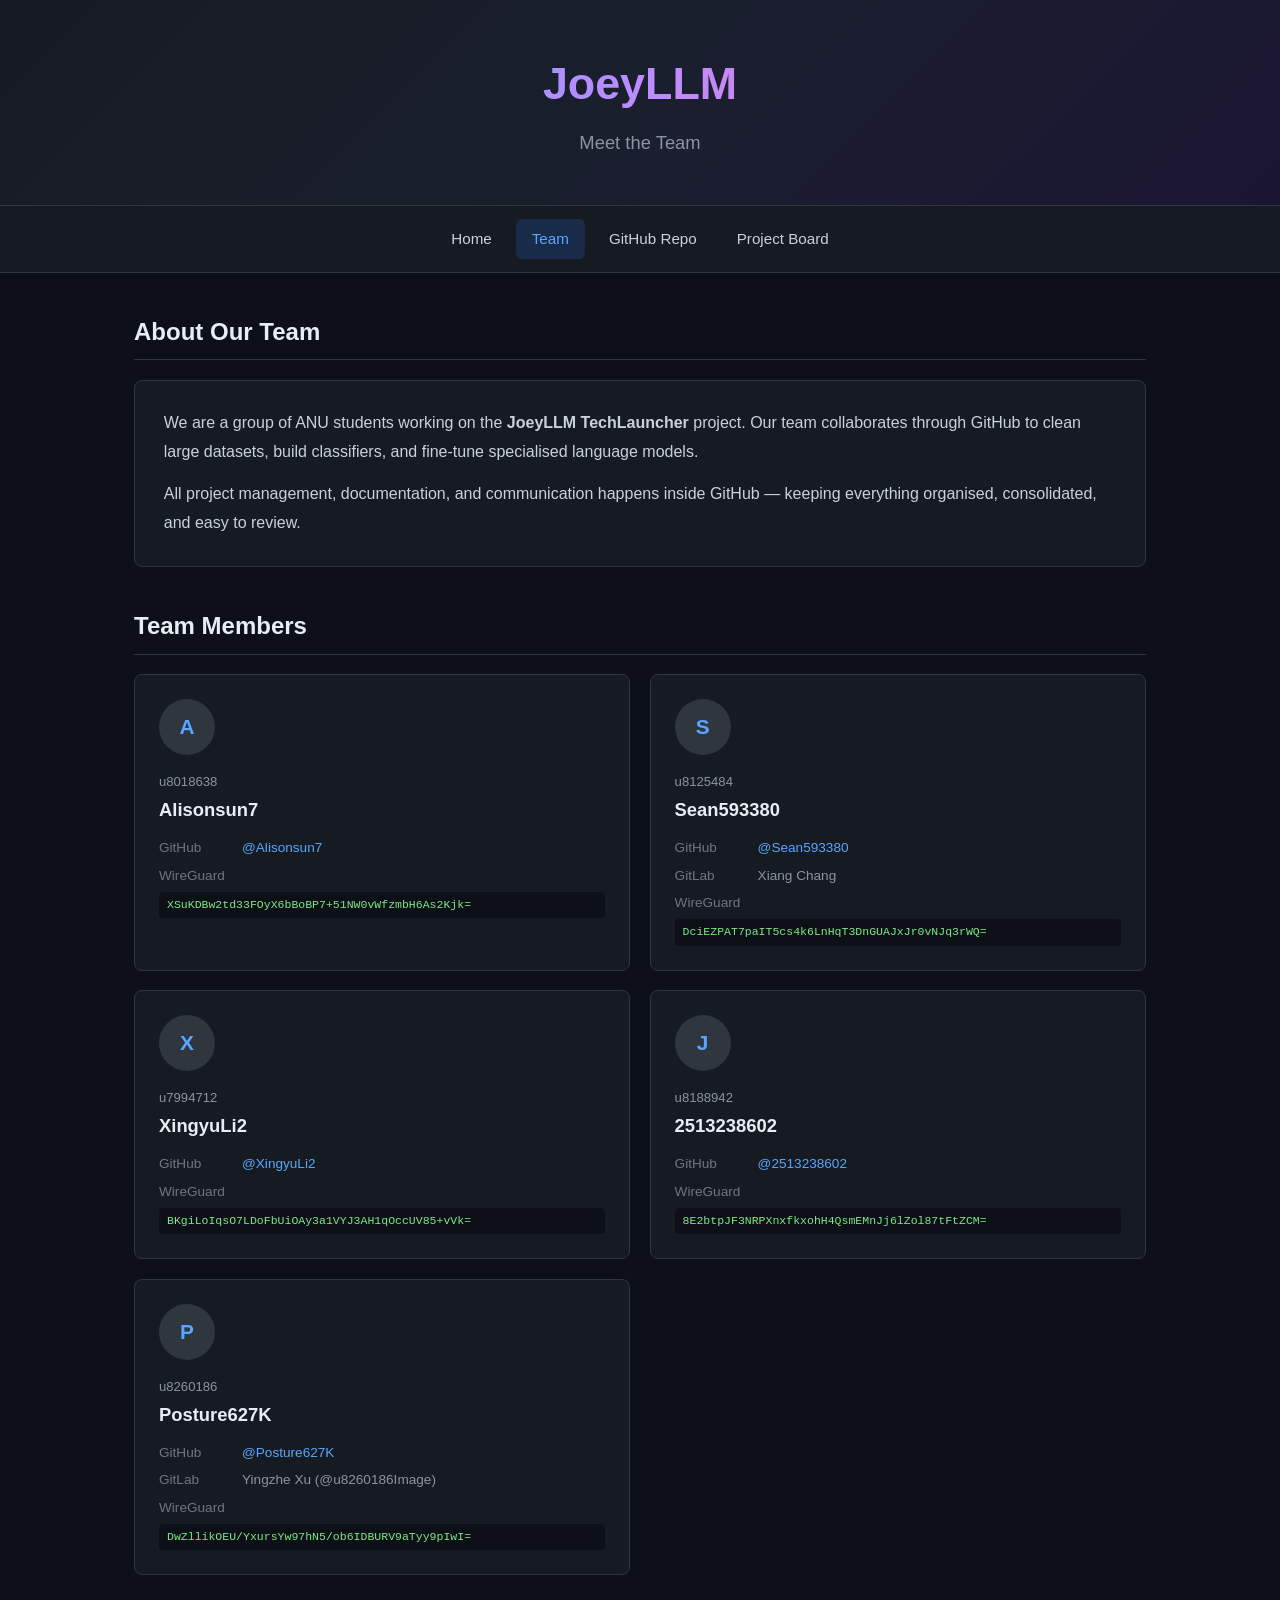
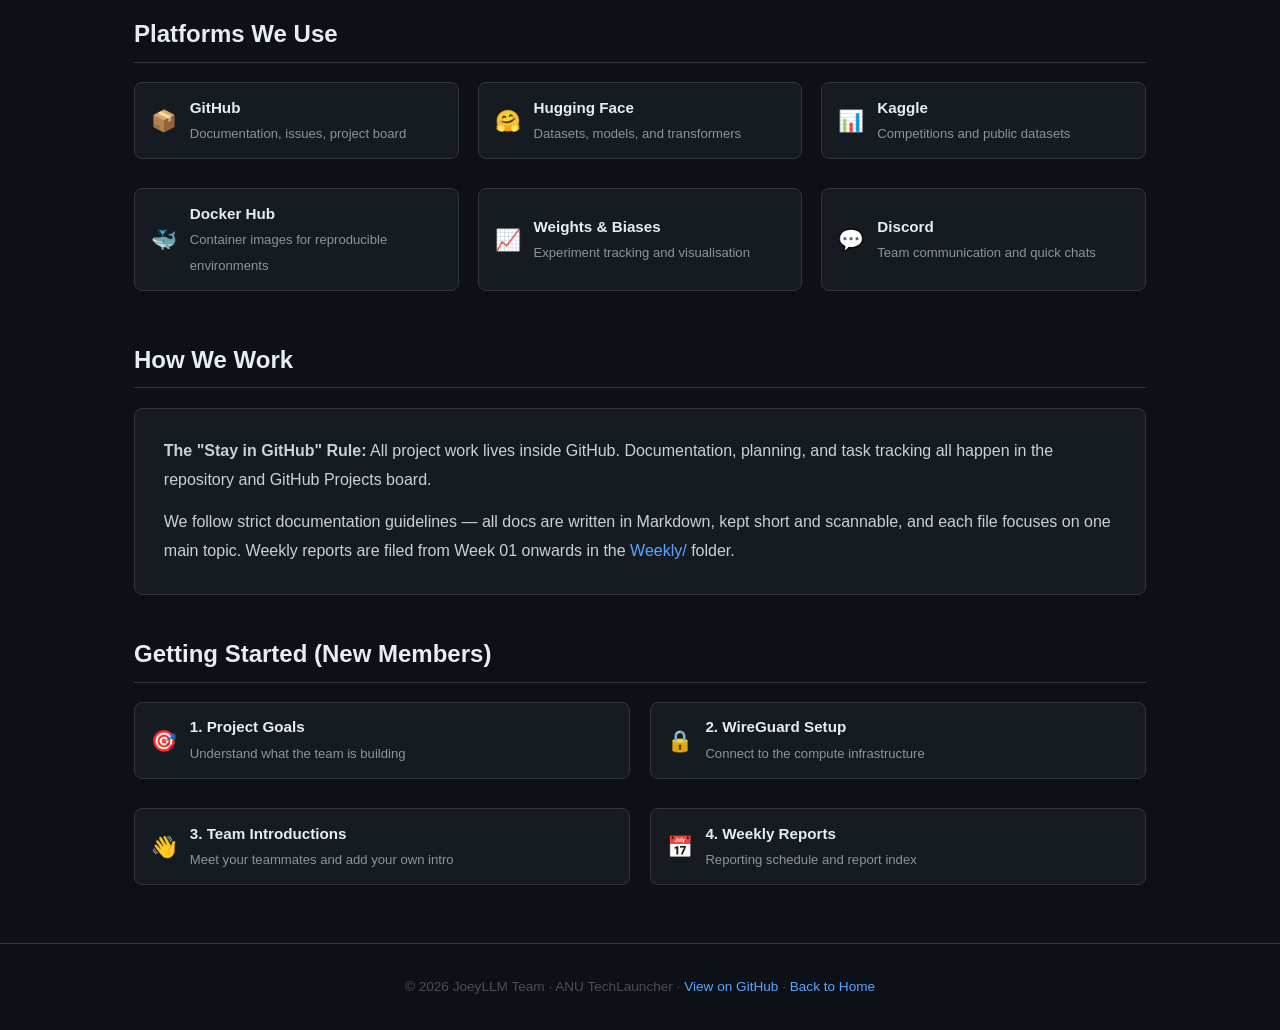
==== docs/about.html @ 870c1de7 "add website" ====
<!DOCTYPE html>
<html lang="en">
<head>
  <meta charset="UTF-8">
  <meta name="viewport" content="width=device-width, initial-scale=1.0">
  <title>Team - JoeyLLM</title>
  <link rel="stylesheet" href="style.css">
</head>
<body>

  <!-- Header -->
  <header>
    <h1>JoeyLLM</h1>
    <p class="subtitle">Meet the Team</p>
  </header>

  <!-- Navigation -->
  <nav>
    <a href="index.html">Home</a>
    <a href="about.html" class="active">Team</a>
    <a href="https://github.com/joeyllm/JoeyLLM-Team" target="_blank">GitHub Repo</a>
    <a href="https://github.com/orgs/joeyllm/projects" target="_blank">Project Board</a>
  </nav>

  <main>

    <!-- ===== Team Overview ===== -->
    <section>
      <h2 class="section-title">About Our Team</h2>
      <div class="overview">
        <p>
          We are a group of ANU students working on the <strong>JoeyLLM TechLauncher</strong> project.
          Our team collaborates through GitHub to clean large datasets, build classifiers, and fine-tune specialised language models.
        </p>
        <p>
          All project management, documentation, and communication happens inside GitHub &mdash; keeping everything organised, consolidated, and easy to review.
        </p>
      </div>
    </section>

    <!-- ===== Team Members (Full Detail) ===== -->
    <section>
      <h2 class="section-title">Team Members</h2>
      <div class="grid-2">

        <!-- Member 1: Alisonsun7 -->
        <div class="member-card">
          <div class="avatar">
            <img src="https://github.com/Alisonsun7.png?size=96" alt="Alisonsun7"
                 onerror="this.parentElement.textContent='A'">
          </div>
          <div class="uid">u8018638</div>
          <div class="name">Alisonsun7</div>
          <div class="info-row">
            <span class="label">GitHub</span>
            <a href="https://github.com/Alisonsun7" target="_blank">@Alisonsun7</a>
          </div>
          <div class="info-row">
            <span class="label">WireGuard</span>
          </div>
          <div class="wg-key">XSuKDBw2td33FOyX6bBoBP7+51NW0vWfzmbH6As2Kjk=</div>
        </div>

        <!-- Member 2: Sean593380 -->
        <div class="member-card">
          <div class="avatar">
            <img src="https://github.com/Sean593380.png?size=96" alt="Sean593380"
                 onerror="this.parentElement.textContent='S'">
          </div>
          <div class="uid">u8125484</div>
          <div class="name">Sean593380</div>
          <div class="info-row">
            <span class="label">GitHub</span>
            <a href="https://github.com/Sean593380" target="_blank">@Sean593380</a>
          </div>
          <div class="info-row">
            <span class="label">GitLab</span>
            <span>Xiang Chang</span>
          </div>
          <div class="info-row">
            <span class="label">WireGuard</span>
          </div>
          <div class="wg-key">DciEZPAT7paIT5cs4k6LnHqT3DnGUAJxJr0vNJq3rWQ=</div>
        </div>

        <!-- Member 3: XingyuLi2 -->
        <div class="member-card">
          <div class="avatar">
            <img src="https://github.com/XingyuLi2.png?size=96" alt="XingyuLi2"
                 onerror="this.parentElement.textContent='X'">
          </div>
          <div class="uid">u7994712</div>
          <div class="name">XingyuLi2</div>
          <div class="info-row">
            <span class="label">GitHub</span>
            <a href="https://github.com/XingyuLi2" target="_blank">@XingyuLi2</a>
          </div>
          <div class="info-row">
            <span class="label">WireGuard</span>
          </div>
          <div class="wg-key">BKgiLoIqsO7LDoFbUiOAy3a1VYJ3AH1qOccUV85+vVk=</div>
        </div>

        <!-- Member 4: 2513238602 -->
        <div class="member-card">
          <div class="avatar">
            <img src="https://github.com/2513238602.png?size=96" alt="2513238602"
                 onerror="this.parentElement.textContent='J'">
          </div>
          <div class="uid">u8188942</div>
          <div class="name">2513238602</div>
          <div class="info-row">
            <span class="label">GitHub</span>
            <a href="https://github.com/2513238602" target="_blank">@2513238602</a>
          </div>
          <div class="info-row">
            <span class="label">WireGuard</span>
          </div>
          <div class="wg-key">8E2btpJF3NRPXnxfkxohH4QsmEMnJj6lZol87tFtZCM=</div>
        </div>

        <!-- Member 5: Posture627K -->
        <div class="member-card">
          <div class="avatar">
            <img src="https://github.com/Posture627K.png?size=96" alt="Posture627K"
                 onerror="this.parentElement.textContent='P'">
          </div>
          <div class="uid">u8260186</div>
          <div class="name">Posture627K</div>
          <div class="info-row">
            <span class="label">GitHub</span>
            <a href="https://github.com/Posture627K" target="_blank">@Posture627K</a>
          </div>
          <div class="info-row">
            <span class="label">GitLab</span>
            <span>Yingzhe Xu (@u8260186Image)</span>
          </div>
          <div class="info-row">
            <span class="label">WireGuard</span>
          </div>
          <div class="wg-key">DwZllikOEU/YxursYw97hN5/ob6IDBURV9aTyy9pIwI=</div>
        </div>

      </div>
    </section>

    <!-- ===== Platforms & Accounts ===== -->
    <section>
      <h2 class="section-title">Platforms We Use</h2>
      <div class="grid-3">
        <a class="resource-link" href="https://github.com/joeyllm/JoeyLLM-Team" target="_blank">
          <span class="icon">&#x1F4E6;</span>
          <span class="text">
            <strong>GitHub</strong>
            <span>Documentation, issues, project board</span>
          </span>
        </a>
        <a class="resource-link" href="https://huggingface.co/" target="_blank">
          <span class="icon">&#x1F917;</span>
          <span class="text">
            <strong>Hugging Face</strong>
            <span>Datasets, models, and transformers</span>
          </span>
        </a>
        <a class="resource-link" href="https://www.kaggle.com/" target="_blank">
          <span class="icon">&#x1F4CA;</span>
          <span class="text">
            <strong>Kaggle</strong>
            <span>Competitions and public datasets</span>
          </span>
        </a>
        <a class="resource-link" href="https://hub.docker.com/" target="_blank">
          <span class="icon">&#x1F433;</span>
          <span class="text">
            <strong>Docker Hub</strong>
            <span>Container images for reproducible environments</span>
          </span>
        </a>
        <a class="resource-link" href="https://wandb.ai/" target="_blank">
          <span class="icon">&#x1F4C8;</span>
          <span class="text">
            <strong>Weights &amp; Biases</strong>
            <span>Experiment tracking and visualisation</span>
          </span>
        </a>
        <a class="resource-link" href="https://discord.com/" target="_blank">
          <span class="icon">&#x1F4AC;</span>
          <span class="text">
            <strong>Discord</strong>
            <span>Team communication and quick chats</span>
          </span>
        </a>
      </div>
    </section>

    <!-- ===== How We Work ===== -->
    <section>
      <h2 class="section-title">How We Work</h2>
      <div class="overview">
        <p>
          <strong>The "Stay in GitHub" Rule:</strong> All project work lives inside GitHub.
          Documentation, planning, and task tracking all happen in the repository and GitHub Projects board.
        </p>
        <p>
          We follow strict documentation guidelines &mdash; all docs are written in Markdown,
          kept short and scannable, and each file focuses on one main topic.
          Weekly reports are filed from Week 01 onwards in the
          <a href="https://github.com/joeyllm/JoeyLLM-Team/tree/main/Weekly" target="_blank">Weekly/</a> folder.
        </p>
      </div>
    </section>

    <!-- ===== Getting Started ===== -->
    <section>
      <h2 class="section-title">Getting Started (New Members)</h2>
      <div class="grid-2">
        <a class="resource-link" href="https://github.com/joeyllm/JoeyLLM-Team/blob/main/Project/ProjectGoal.md" target="_blank">
          <span class="icon">&#x1F3AF;</span>
          <span class="text">
            <strong>1. Project Goals</strong>
            <span>Understand what the team is building</span>
          </span>
        </a>
        <a class="resource-link" href="https://github.com/joeyllm/JoeyLLM-Team/blob/main/ComputeInfrastructure/Wireguard.md" target="_blank">
          <span class="icon">&#x1F512;</span>
          <span class="text">
            <strong>2. WireGuard Setup</strong>
            <span>Connect to the compute infrastructure</span>
          </span>
        </a>
        <a class="resource-link" href="https://github.com/joeyllm/JoeyLLM-Team/blob/main/Team/Introductions.md" target="_blank">
          <span class="icon">&#x1F44B;</span>
          <span class="text">
            <strong>3. Team Introductions</strong>
            <span>Meet your teammates and add your own intro</span>
          </span>
        </a>
        <a class="resource-link" href="https://github.com/joeyllm/JoeyLLM-Team/blob/main/Weekly/README.md" target="_blank">
          <span class="icon">&#x1F4C5;</span>
          <span class="text">
            <strong>4. Weekly Reports</strong>
            <span>Reporting schedule and report index</span>
          </span>
        </a>
      </div>
    </section>

  </main>

  <!-- Footer -->
  <footer>
    <p>&copy; 2026 JoeyLLM Team &middot; ANU TechLauncher &middot;
      <a href="https://github.com/joeyllm/JoeyLLM-Team" target="_blank">View on GitHub</a> &middot;
      <a href="index.html">Back to Home</a>
    </p>
  </footer>

  <script src="script.js"></script>
</body>
</html>
---- docs/style.css ----
/* ===== Reset & Base ===== */
* { margin: 0; padding: 0; box-sizing: border-box; }

body {
  font-family: -apple-system, BlinkMacSystemFont, 'Segoe UI', Roboto, sans-serif;
  background: #0d1117;
  color: #e6edf3;
  min-height: 100vh;
  line-height: 1.6;
}

a { color: #58a6ff; text-decoration: none; }
a:hover { text-decoration: underline; }

/* ===== Header ===== */
header {
  background: linear-gradient(135deg, #161b22 0%, #1a1f2e 50%, #1b1533 100%);
  border-bottom: 1px solid #30363d;
  padding: 3rem 1.5rem;
  text-align: center;
}

header h1 {
  font-size: 2.8rem;
  font-weight: 800;
  background: linear-gradient(90deg, #58a6ff, #bc8cff, #f778ba);
  -webkit-background-clip: text;
  -webkit-text-fill-color: transparent;
  background-clip: text;
  margin-bottom: 0.5rem;
}

header .subtitle {
  color: #8b949e;
  font-size: 1.15rem;
  max-width: 600px;
  margin: 0 auto;
}

/* ===== Navigation ===== */
nav {
  display: flex;
  justify-content: center;
  gap: 0.5rem;
  padding: 0.8rem 1rem;
  background: #161b22;
  border-bottom: 1px solid #30363d;
  flex-wrap: wrap;
  position: sticky;
  top: 0;
  z-index: 100;
}

nav a {
  color: #c9d1d9;
  font-weight: 500;
  padding: 0.5rem 1rem;
  border-radius: 6px;
  transition: background 0.2s, color 0.2s;
  font-size: 0.95rem;
}

nav a:hover {
  background: #1f2937;
  color: #58a6ff;
  text-decoration: none;
}

nav a.active {
  background: #1f6feb33;
  color: #58a6ff;
}

/* ===== Main Container ===== */
main {
  max-width: 1060px;
  margin: 2.5rem auto;
  padding: 0 1.5rem;
}

/* ===== Section Titles ===== */
.section-title {
  font-size: 1.5rem;
  font-weight: 600;
  margin-bottom: 1.2rem;
  padding-bottom: 0.5rem;
  border-bottom: 1px solid #30363d;
}

/* ===== Cards (generic) ===== */
.card {
  background: #161b22;
  border: 1px solid #30363d;
  border-radius: 8px;
  padding: 1.5rem;
  margin-bottom: 1.2rem;
  transition: border-color 0.2s, transform 0.15s;
}

.card:hover {
  border-color: #58a6ff;
  transform: translateY(-2px);
}

.card h3 {
  font-size: 1.1rem;
  margin-bottom: 0.6rem;
  color: #e6edf3;
}

.card p, .card li {
  color: #c9d1d9;
  line-height: 1.7;
}

.card ul {
  padding-left: 1.2rem;
  margin-top: 0.5rem;
}

.card ul li { margin-bottom: 0.3rem; }

/* ===== Overview / Hero Card ===== */
.overview {
  background: #161b22;
  border: 1px solid #30363d;
  border-radius: 8px;
  padding: 1.8rem;
  margin-bottom: 2.5rem;
  line-height: 1.8;
}

.overview p {
  color: #c9d1d9;
  margin-bottom: 0.8rem;
}

.overview p:last-child { margin-bottom: 0; }

/* ===== Grid Layouts ===== */
.grid-2 {
  display: grid;
  grid-template-columns: repeat(auto-fill, minmax(460px, 1fr));
  gap: 1.2rem;
  margin-bottom: 2.5rem;
}

.grid-3 {
  display: grid;
  grid-template-columns: repeat(auto-fill, minmax(300px, 1fr));
  gap: 1.2rem;
  margin-bottom: 2.5rem;
}

/* ===== Team Member Cards ===== */
.member-card {
  background: #161b22;
  border: 1px solid #30363d;
  border-radius: 8px;
  padding: 1.5rem;
  transition: border-color 0.2s, transform 0.15s;
}

.member-card:hover {
  border-color: #58a6ff;
  transform: translateY(-2px);
}

.member-card .avatar {
  width: 56px;
  height: 56px;
  border-radius: 50%;
  background: #30363d;
  display: flex;
  align-items: center;
  justify-content: center;
  font-size: 1.3rem;
  font-weight: 700;
  color: #58a6ff;
  margin-bottom: 1rem;
  overflow: hidden;
}

.member-card .avatar img {
  width: 100%;
  height: 100%;
  object-fit: cover;
}

.member-card .uid {
  font-size: 0.82rem;
  color: #8b949e;
  margin-bottom: 0.2rem;
}

.member-card .name {
  font-size: 1.15rem;
  font-weight: 600;
  margin-bottom: 0.8rem;
}

.member-card .info-row {
  display: flex;
  align-items: center;
  gap: 0.5rem;
  font-size: 0.85rem;
  color: #8b949e;
  margin-bottom: 0.35rem;
}

.member-card .info-row .label {
  color: #6e7681;
  min-width: 75px;
  flex-shrink: 0;
}

.wg-key {
  font-family: 'SFMono-Regular', Consolas, 'Liberation Mono', monospace;
  font-size: 0.72rem;
  color: #7ee787;
  background: #0d1117;
  padding: 0.25rem 0.5rem;
  border-radius: 4px;
  word-break: break-all;
  margin-top: 0.3rem;
}

/* ===== Pipeline / Timeline ===== */
.pipeline {
  display: flex;
  gap: 1rem;
  margin-bottom: 2.5rem;
  flex-wrap: wrap;
}

.pipeline-step {
  flex: 1;
  min-width: 200px;
  background: #161b22;
  border: 1px solid #30363d;
  border-radius: 8px;
  padding: 1.2rem;
  position: relative;
  text-align: center;
}

.pipeline-step .step-num {
  display: inline-block;
  width: 32px;
  height: 32px;
  line-height: 32px;
  border-radius: 50%;
  background: #1f6feb;
  color: #fff;
  font-weight: 700;
  font-size: 0.9rem;
  margin-bottom: 0.6rem;
}

.pipeline-step h4 {
  font-size: 1rem;
  margin-bottom: 0.4rem;
}

.pipeline-step p {
  font-size: 0.85rem;
  color: #8b949e;
}

/* ===== Tags / Badges ===== */
.badge {
  display: inline-block;
  font-size: 0.75rem;
  padding: 0.2rem 0.6rem;
  border-radius: 12px;
  font-weight: 600;
  margin-right: 0.3rem;
  margin-bottom: 0.3rem;
}

.badge-blue { background: #1f6feb33; color: #58a6ff; }
.badge-green { background: #23863633; color: #7ee787; }
.badge-purple { background: #8957e533; color: #bc8cff; }
.badge-orange { background: #d2992233; color: #e3b341; }

/* ===== Resource Links ===== */
.resource-link {
  display: flex;
  align-items: center;
  gap: 0.8rem;
  padding: 0.8rem 1rem;
  background: #161b22;
  border: 1px solid #30363d;
  border-radius: 8px;
  margin-bottom: 0.6rem;
  transition: border-color 0.2s;
}

.resource-link:hover {
  border-color: #58a6ff;
  text-decoration: none;
}

.resource-link .icon {
  font-size: 1.3rem;
  flex-shrink: 0;
}

.resource-link .text strong {
  display: block;
  font-size: 0.95rem;
  color: #e6edf3;
}

.resource-link .text span {
  font-size: 0.82rem;
  color: #8b949e;
}

/* ===== Tables ===== */
.styled-table {
  width: 100%;
  border-collapse: collapse;
  margin-bottom: 2rem;
}

.styled-table th,
.styled-table td {
  padding: 0.7rem 1rem;
  text-align: left;
  border-bottom: 1px solid #30363d;
  font-size: 0.9rem;
}

.styled-table th {
  background: #161b22;
  color: #8b949e;
  font-weight: 600;
  text-transform: uppercase;
  font-size: 0.78rem;
  letter-spacing: 0.03em;
}

.styled-table td { color: #c9d1d9; }
.styled-table tr:hover td { background: #161b2288; }

/* ===== Footer ===== */
footer {
  text-align: center;
  padding: 2rem 1rem;
  color: #484f58;
  font-size: 0.85rem;
  border-top: 1px solid #30363d;
  margin-top: 3rem;
}

/* ===== Responsive ===== */
@media (max-width: 768px) {
  header h1 { font-size: 2rem; }
  .grid-2, .grid-3 { grid-template-columns: 1fr; }
  .pipeline { flex-direction: column; }
  nav { gap: 0.3rem; }
  nav a { padding: 0.4rem 0.7rem; font-size: 0.85rem; }
}
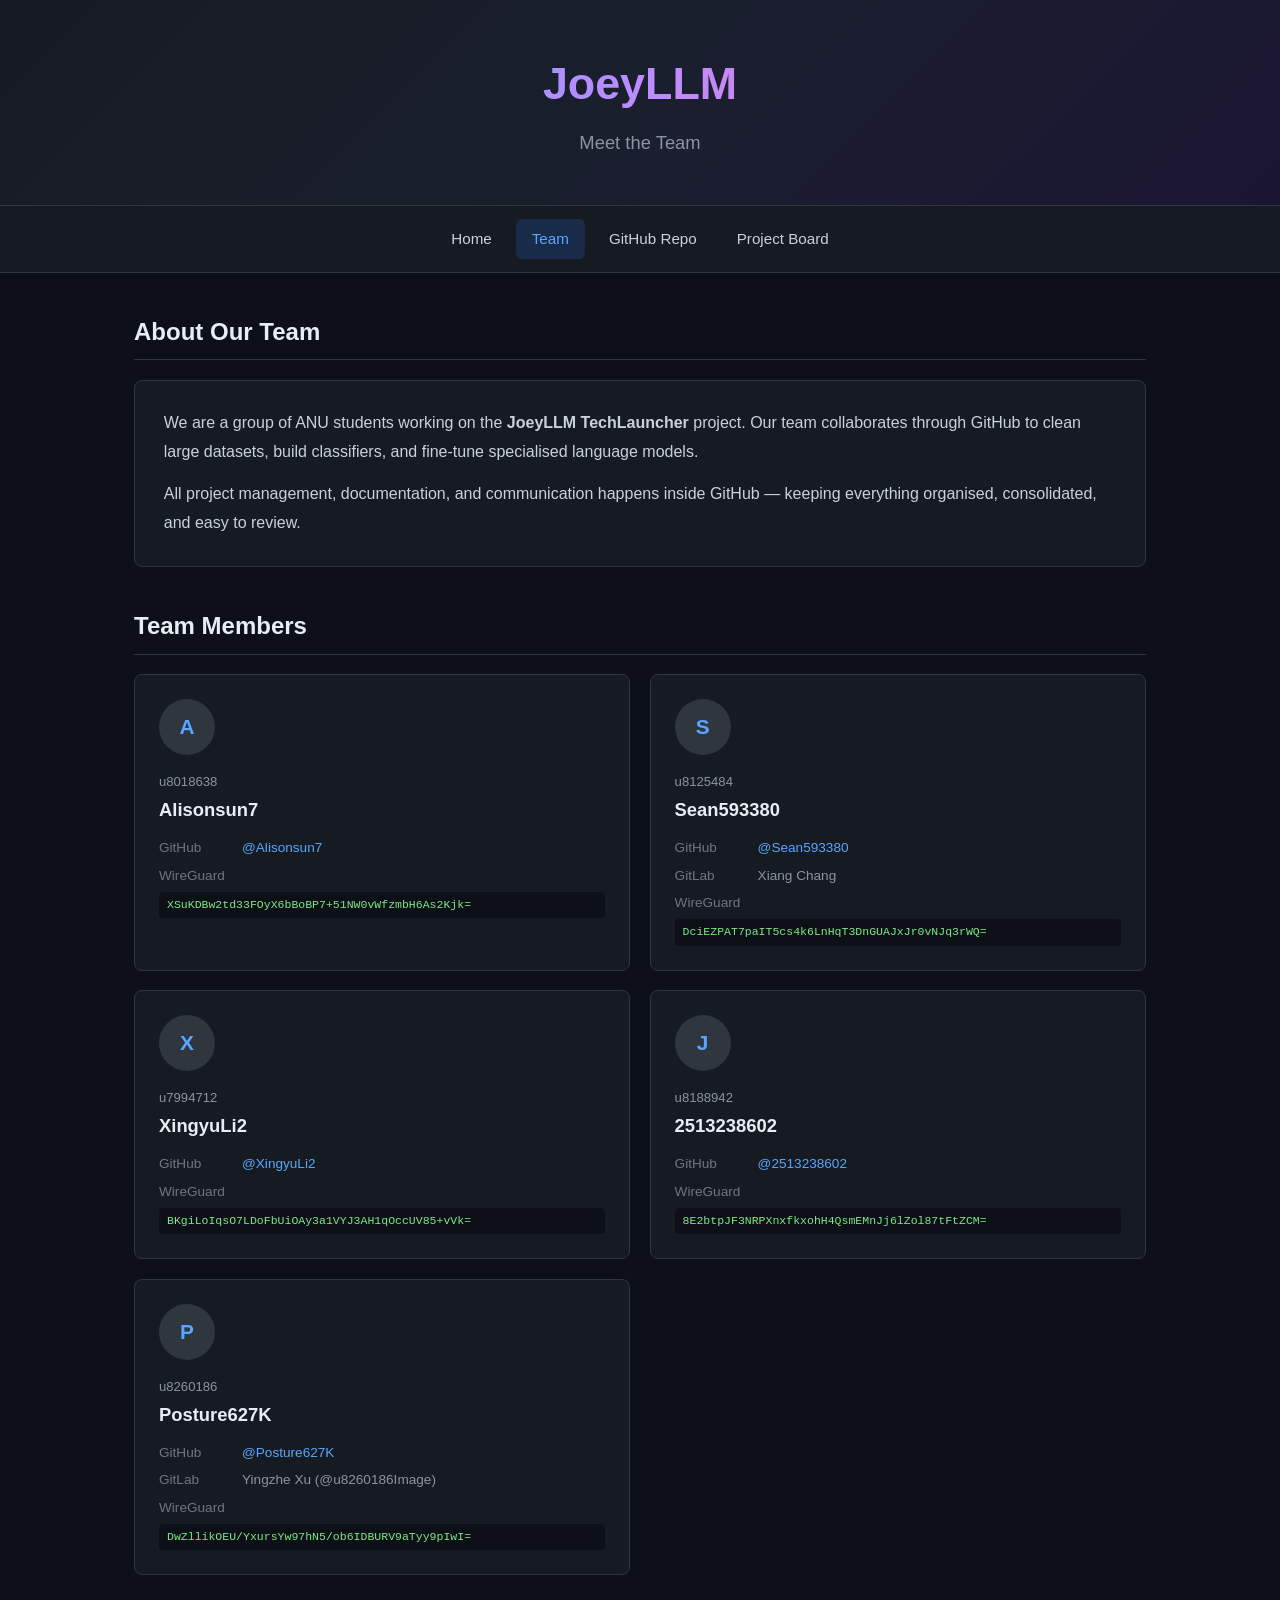
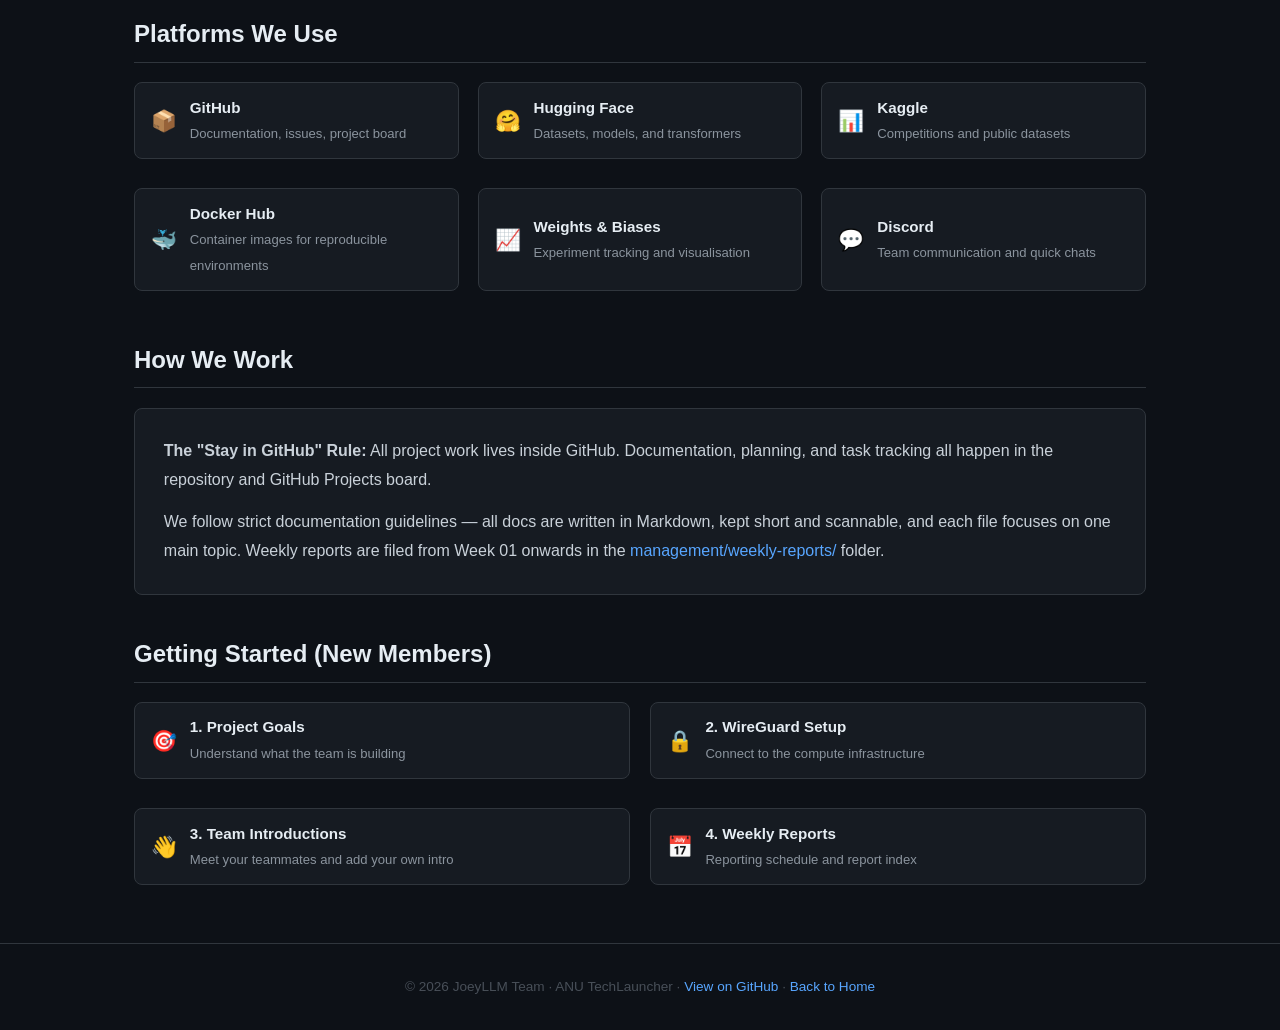
==== commit bc1d5485: "Rename progress and planning docs" ====
--- a/docs/about.html
+++ b/docs/about.html
@@ -205,7 +205,7 @@
           We follow strict documentation guidelines &mdash; all docs are written in Markdown,
           kept short and scannable, and each file focuses on one main topic.
           Weekly reports are filed from Week 01 onwards in the
-          <a href="https://github.com/joeyllm/JoeyLLM-Team/tree/main/Weekly" target="_blank">Weekly/</a> folder.
+          <a href="https://github.com/joeyllm/JoeyLLM-Team/tree/main/management/weekly-reports" target="_blank">management/weekly-reports/</a> folder.
         </p>
       </div>
     </section>
@@ -214,28 +214,28 @@
     <section>
       <h2 class="section-title">Getting Started (New Members)</h2>
       <div class="grid-2">
-        <a class="resource-link" href="https://github.com/joeyllm/JoeyLLM-Team/blob/main/Project/ProjectGoal.md" target="_blank">
+        <a class="resource-link" href="https://github.com/joeyllm/JoeyLLM-Team/blob/main/roadmap/ProjectGoal.md" target="_blank">
           <span class="icon">&#x1F3AF;</span>
           <span class="text">
             <strong>1. Project Goals</strong>
             <span>Understand what the team is building</span>
           </span>
         </a>
-        <a class="resource-link" href="https://github.com/joeyllm/JoeyLLM-Team/blob/main/ComputeInfrastructure/Wireguard.md" target="_blank">
+        <a class="resource-link" href="https://github.com/joeyllm/JoeyLLM-Team/blob/main/knowledge-base/compute-infrastructure/Wireguard.md" target="_blank">
           <span class="icon">&#x1F512;</span>
           <span class="text">
             <strong>2. WireGuard Setup</strong>
             <span>Connect to the compute infrastructure</span>
           </span>
         </a>
-        <a class="resource-link" href="https://github.com/joeyllm/JoeyLLM-Team/blob/main/Team/Introductions.md" target="_blank">
+        <a class="resource-link" href="https://github.com/joeyllm/JoeyLLM-Team/blob/main/team-members/README.md" target="_blank">
           <span class="icon">&#x1F44B;</span>
           <span class="text">
             <strong>3. Team Introductions</strong>
             <span>Meet your teammates and add your own intro</span>
           </span>
         </a>
-        <a class="resource-link" href="https://github.com/joeyllm/JoeyLLM-Team/blob/main/Weekly/README.md" target="_blank">
+        <a class="resource-link" href="https://github.com/joeyllm/JoeyLLM-Team/blob/main/management/weekly-reports/README.md" target="_blank">
           <span class="icon">&#x1F4C5;</span>
           <span class="text">
             <strong>4. Weekly Reports</strong>
